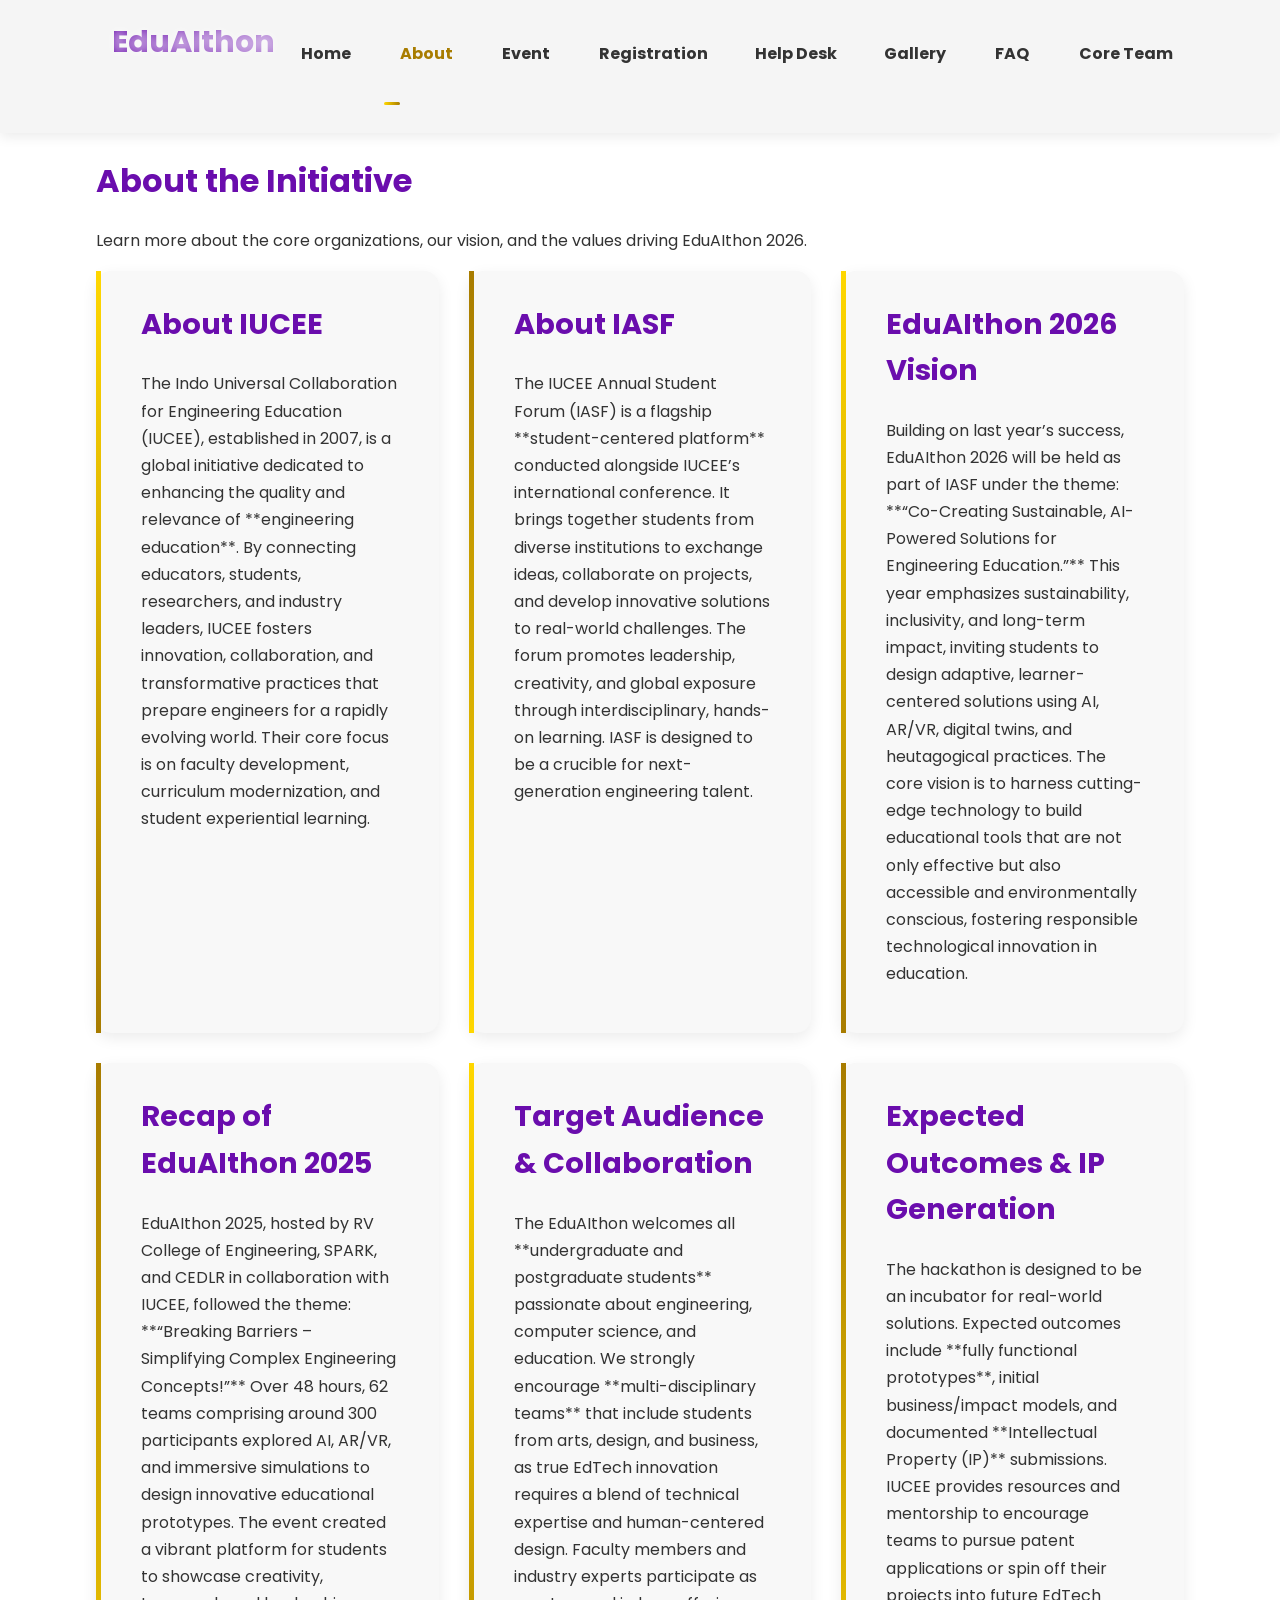
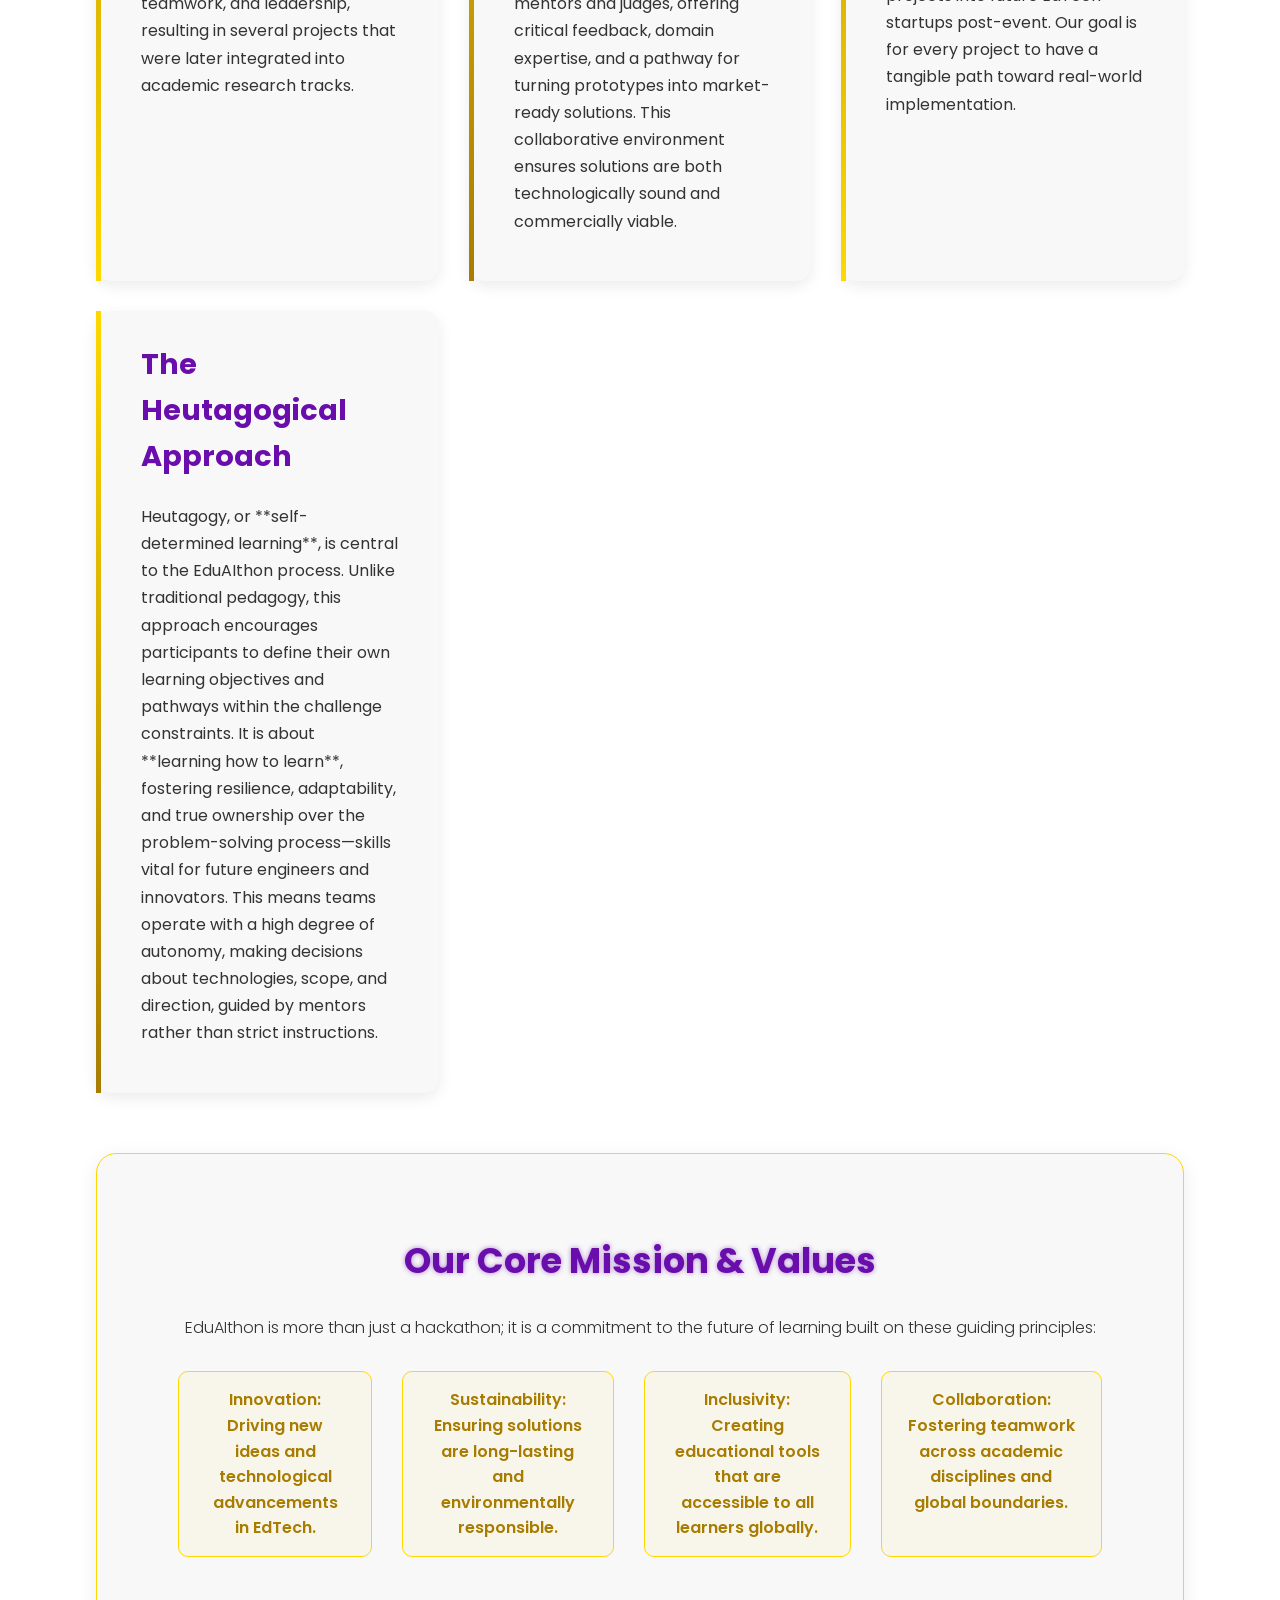
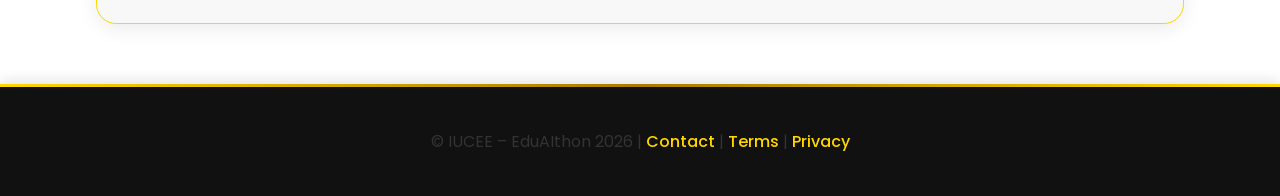
==== about.html @ de12a1d7 "Add files via upload" ====
<!DOCTYPE html>
<html lang="en">

<head>
    <meta charset="utf-8" />
    <meta name="viewport" content="width=device-width,initial-scale=1" />
    <title>About — EduAIthon 2026</title>
    <link rel="preconnect" href="https://fonts.googleapis.com">
    <link rel="preconnect" href="https://fonts.gstatic.com" crossorigin>
    <link href="https://fonts.googleapis.com/css2?family=Poppins:wght@400;600;700;800;900&display=swap" rel="stylesheet">
    <style>
        /* Define color palette: White and Gold Theme */
        :root {
            --primary-color: #FFD700;    /* Gold for Card Titles */
            --secondary-color: #FFD700; /* Bright Gold Accent */
            --accent-color: #A87C00;    /* Deep Gold Contrast */
            --purple-accent: #6A0DAD;    /* Deep Violet/Purple */
            --header-bg: #f5f5f5;       /* Light Gray Header/Nav Background */
            --bg-dark: #ffffff;         /* Main Body Background is WHITE */
            --bg-card: #f8f8f8;         /* Light Card Background (Subtle off-white for depth) */
            --text-on-dark: #333333;    /* Main text color is DARK GRAY */
        }

        /* ====== Base Styles: Light Background Theme ====== */
        body {
            font-family: 'Poppins', sans-serif;
            margin: 0;
            background: var(--bg-dark); /* MAIN BODY IS WHITE */
            color: var(--text-on-dark); /* General body text is dark gray */
            line-height: 1.6;
        }

        .container {
            width: 85%;
            margin: 0 auto;
            max-width: 1200px;
        }

        h1, h2, h3 {
            font-weight: 700;
            color: #111111; /* Always near black for headings */
        }

        p {
            line-height: 1.7;
            color: var(--text-on-dark); /* Paragraph text is dark gray */
        }

        /* Ensure section header paragraph is legible */
        .section-header p {
            color: var(--text-on-dark);
        }

        /* Keyframes for the sweeping effect (Brand Logo) */
        @keyframes gradientShimmer {
            /* Moves the gradient background from right-to-left continuously */
            0% { background-position: 100% 0; }
            100% { background-position: -100% 0; }
        }
        
        /* Keyframes for the subtle card pulse effect */
        @keyframes card-pulse {
            0% { transform: scale(1); box-shadow: 0 5px 15px rgba(0,0,0,0.08); }
            50% { transform: scale(1.005); box-shadow: 0 8px 20px rgba(0,0,0,0.12); }
            100% { transform: scale(1); box-shadow: 0 5px 15px rgba(0,0,0,0.08); }
        }

        /* Keyframes for the mission section glow effect */
        @keyframes mission-glow {
            0% { border-color: var(--primary-color); box-shadow: 0 5px 20px rgba(0, 0, 0, 0.08); }
            50% { border-color: var(--secondary-color); box-shadow: 0 5px 20px rgba(255, 215, 0, 0.3); }
            100% { border-color: var(--primary-color); box-shadow: 0 5px 20px rgba(0, 0, 0, 0.08); }
        }
        
        /* ====== Gradient Text Class (PURPLE & WHITE Shimmer - Used for Brand and some Cards) ====== */
        .gradient-text {
            /* Sweeps a bright WHITE color across a deep purple base */
            background: linear-gradient(90deg, var(--purple-accent) 0%, var(--bg-dark) 50%, var(--purple-accent) 100%);
            background-size: 400% 100%; 
            -webkit-background-clip: text;
            -webkit-text-fill-color: transparent;
            animation: gradientShimmer 3s infinite linear; 
            /* Shadow is a subtle white glow */
            text-shadow: 0 0 10px rgba(255, 255, 255, 0.7); 
        }

        /* ====== Normal Purple Text (Used for H1, 'About IUCEE', and now 'About IASF') ====== */
        .normal-purple-text {
            color: var(--purple-accent); /* Solid Deep Purple */
            /* Ensure no inherited animations or shadows interfere */
            text-shadow: none; 
            -webkit-text-fill-color: initial;
            background: none;
            animation: none;
        }


        /* ====== Header & Navbar ====== */
        header {
            background: var(--header-bg); /* Light Gray */
            color: var(--text-on-dark);
            padding: 18px 0;
            position: sticky;
            top: 0;
            z-index: 10;
            /* Lighter box shadow for light theme */
            box-shadow: 0 4px 12px rgba(0, 0, 0, 0.08); 
        }

        nav {
            display: flex;
            justify-content: space-between;
            align-items: center;
        }

        .brand a {
            font-size: 1.9rem;
            font-weight: 900;
            text-decoration: none;
        }

        nav ul {
            display: flex;
            gap: 20px;
            list-style: none;
            margin: 0;
            padding: 0;
        }

        nav a {
            color: var(--text-on-dark); /* Links are now dark gray */
            text-decoration: none;
            font-weight: bold;
            padding: 10px 16px;
            border-radius: 8px;
            transition: all 0.3s ease;
            position: relative;
        }
        
        nav a.active { color: var(--accent-color); } /* Deep Gold for active link */
        
        nav a:hover {
            color: var(--secondary-color);
            transform: translateY(-2px);
        }

        nav a::after {
            content: "";
            position: absolute;
            bottom: -4px;
            left: 0;
            width: 0%;
            height: 3px;
            /* Gold gradient for hover effect */
            background: linear-gradient(90deg, var(--secondary-color), var(--accent-color));
            transition: width 0.3s ease;
            border-radius: 4px;
        }

        nav a:hover::after, nav a.active::after {
            width: 100%;
        }

        /* ====== Content Cards (About Grid) ====== */
        .about-grid {
            display: grid;
            grid-template-columns: repeat(auto-fit, minmax(300px, 1fr));
            gap: 30px;
        }

        .info-card {
            background: var(--bg-card); /* Off-White Card */
            border-radius: 15px;
            padding: 30px 40px;
            /* Lighter box shadow for light theme */
            box-shadow: 0 5px 15px rgba(0,0,0,0.08); 
            border-left: 5px solid;
            /* Card border uses gold gradient */
            border-image: linear-gradient(180deg, var(--secondary-color), var(--accent-color)) 1;
            transition: transform 0.3s ease, box-shadow 0.3s ease, background-color 0.3s ease;
            /* NEW: Apply subtle pulse animation */
            animation: card-pulse 8s infinite ease-in-out;
        }
        
        .info-card:nth-child(even) {
             /* Alternate card border color for visual interest */
            border-image: linear-gradient(180deg, var(--accent-color), var(--secondary-color)) 1;
        }
        
        .info-card:hover {
            /* NEW: More distinct lift on hover and stop pulse */
            transform: translateY(-8px) scale(1.01);
            background: #fffcee; /* Very light gold hue */
            box-shadow: 0 0 10px rgba(255, 215, 0, 0.3), 0 15px 30px rgba(0,0,0,0.15);
            animation: none; /* Stop the constant pulse on hover for smoother interaction */
        }

        /* Adjusted card h2 styling to rely on .gradient-text for color */
        .info-card h2 {
            margin-top: 0;
            font-size: 1.8rem;
            /* color: var(--primary-color); REMOVED: Now set by gradient-text */
        }
        
        /* ====== Mission Section (Unique Styling) ====== */
        .mission-section {
            padding: 50px 0;
            text-align: center;
            background: var(--bg-card); /* Light background */
            margin: 60px 0;
            border-radius: 20px;
            /* Subtle shadow and gold outline */
            box-shadow: 0 5px 20px rgba(0, 0, 0, 0.08);
            border: 1px solid var(--primary-color);
            /* NEW: Apply subtle glow animation and transition for hover */
            animation: mission-glow 6s infinite ease-in-out;
            transition: transform 0.5s ease, box-shadow 0.5s ease;
        }

        /* NEW: Distinct hover effect for mission section */
        .mission-section:hover {
            transform: perspective(1000px) rotateY(1deg); /* Subtle 3D tilt on hover */
            box-shadow: 0 10px 40px rgba(106, 13, 173, 0.2); /* Subtle purple emphasis */
        }

        .mission-section p {
             color: var(--text-on-dark); /* Dark text on light background */
             font-weight: 300;
        }
        .mission-section h2 {
            font-size: 2.2rem;
            color: var(--purple-accent); /* Heading is now purple */
            margin-bottom: 25px;
            /* Subtle text shadow for glow */
            text-shadow: 0 0 5px rgba(106, 13, 173, 0.5);
        }
        .values-list {
            display: flex;
            justify-content: center;
            gap: 30px;
            list-style: none;
            padding: 0;
            margin-top: 30px;
        }
        .values-list li {
            /* Light gold tinted background with gold border */
            background: rgba(255, 215, 0, 0.05); 
            padding: 15px 25px;
            border-radius: 10px;
            font-weight: 600;
            border: 1px solid var(--secondary-color); 
            color: var(--accent-color); /* Deep gold text */
            transition: background 0.3s ease, box-shadow 0.3s ease;
        }
        .values-list li:hover {
            background: rgba(255, 215, 0, 0.15);
            transform: scale(1.05);
            /* Gold inner shadow on hover */
            box-shadow: inset 0 0 10px rgba(255, 215, 0, 0.4);
        }

        /* ====== Footer ====== */
        .site-footer {
            /* Dark footer for contrast */
            background: #111111; 
            color: white;
            text-align: center;
            padding: 25px 0;
            margin-top: 60px;
            box-shadow: 0 -4px 12px rgba(0, 0, 0, 0.1);
            border-top: 3px solid transparent;
            /* Gold gradient top border */
            border-image: linear-gradient(90deg, var(--secondary-color), var(--accent-color), var(--secondary-color)) 1;
        }

        .site-footer a {
            color: var(--secondary-color);
            text-decoration: none;
            font-weight: 500;
            transition: color 0.3s ease;
        }

        .site-footer a:hover {
            color: var(--accent-color);
            text-decoration: underline;
        }
        
        /* ====== Responsive Design ====== */
        @media screen and (max-width: 900px) {
            .about-grid {
                grid-template-columns: 1fr; /* Single column layout on smaller screens */
            }
            .info-card {
                padding: 25px 30px;
            }
            .values-list {
                flex-direction: column;
                gap: 15px;
                align-items: center;
            }
            .values-list li {
                width: 80%;
            }
            nav ul {
                display: none; /* Hide navigation links on small screens */
            }
        }
        @media screen and (max-width: 600px) {
            .section-header h1 {
                font-size: 2rem;
            }
            .mission-section {
                padding: 30px 20px;
                margin: 40px 0;
            }
        }
    </style>
</head>

<body>
    <header>
        <nav class="container nav">
            <div class="brand">
                <a class="gradient-text" href="index.html"><strong>EduAIthon</strong></a>
            </div>
            <ul class="nav-links">
                <li><a href="index.html">Home</a></li>
                <li><a href="about.html" class="active">About</a></li>
                <li><a href="event.html">Event</a></li>
                <li><a href="registration.html">Registration</a></li>
                <li><a href="help.html">Help Desk</a></li>
                <li><a href="gallery.html">Gallery</a></li>
                <li><a href="faq.html">FAQ</a></li>
                <li><a href="Coreteam.html">Core Team</a></li>
            </ul>
        </nav>
    </header>

    <main>
        <div class="section-wrapper">
            <div class="container">
                <div class="section-header">
                    <!-- H1 uses the normal-purple-text class -->
                    <h1 class="normal-purple-text">About the Initiative</h1>
                    <p>Learn more about the core organizations, our vision, and the values driving EduAIthon 2026.</p>
                </div>

                <div class="about-grid">
                    <!-- IUCEE -->
                    <div class="info-card">
                        <h2 class="normal-purple-text">About IUCEE</h2>
                        <p>The Indo Universal Collaboration for Engineering Education (IUCEE), established in 2007, is a global initiative dedicated to enhancing the quality and relevance of **engineering education**. By connecting educators, students, researchers, and industry leaders, IUCEE fosters innovation, collaboration, and transformative practices that prepare engineers for a rapidly evolving world. Their core focus is on faculty development, curriculum modernization, and student experiential learning.</p>
                    </div>

                    <!-- IASF -->
                    <div class="info-card">
                        <h2 class="normal-purple-text">About IASF</h2>
                        <p>The IUCEE Annual Student Forum (IASF) is a flagship **student-centered platform** conducted alongside IUCEE’s international conference. It brings together students from diverse institutions to exchange ideas, collaborate on projects, and develop innovative solutions to real-world challenges. The forum promotes leadership, creativity, and global exposure through interdisciplinary, hands-on learning. IASF is designed to be a crucible for next-generation engineering talent.</p>
                    </div>

                    <!-- Vision - EXPANDED -->
                    <div class="info-card">
                        <h2 class="normal-purple-text">EduAIthon 2026 Vision</h2>
                        <p>Building on last year’s success, EduAIthon 2026 will be held as part of IASF under the theme: **“Co-Creating Sustainable, AI-Powered Solutions for Engineering Education.”** This year emphasizes sustainability, inclusivity, and long-term impact, inviting students to design adaptive, learner-centered solutions using AI, AR/VR, digital twins, and heutagogical practices. The core vision is to harness cutting-edge technology to build educational tools that are not only effective but also accessible and environmentally conscious, fostering responsible technological innovation in education.</p>
                    </div>

                    <!-- 2025 Recap -->
                    <div class="info-card">
                        <h2 class="normal-purple-text">Recap of EduAIthon 2025</h2>
                        <p>EduAIthon 2025, hosted by RV College of Engineering, SPARK, and CEDLR in collaboration with IUCEE, followed the theme: **“Breaking Barriers – Simplifying Complex Engineering Concepts!”** Over 48 hours, 62 teams comprising around 300 participants explored AI, AR/VR, and immersive simulations to design innovative educational prototypes. The event created a vibrant platform for students to showcase creativity, teamwork, and leadership, resulting in several projects that were later integrated into academic research tracks.</p>
                    </div>

                    <!-- Target Audience and Collaboration - EXPANDED -->
                    <div class="info-card">
                        <h2 class="normal-purple-text">Target Audience & Collaboration</h2>
                        <p>The EduAIthon welcomes all **undergraduate and postgraduate students** passionate about engineering, computer science, and education. We strongly encourage **multi-disciplinary teams** that include students from arts, design, and business, as true EdTech innovation requires a blend of technical expertise and human-centered design. Faculty members and industry experts participate as mentors and judges, offering critical feedback, domain expertise, and a pathway for turning prototypes into market-ready solutions. This collaborative environment ensures solutions are both technologically sound and commercially viable.</p>
                    </div>

                    <!-- Long-Term Impact and IP -->
                    <div class="info-card">
                        <h2 class="normal-purple-text">Expected Outcomes & IP Generation</h2>
                        <p>The hackathon is designed to be an incubator for real-world solutions. Expected outcomes include **fully functional prototypes**, initial business/impact models, and documented **Intellectual Property (IP)** submissions. IUCEE provides resources and mentorship to encourage teams to pursue patent applications or spin off their projects into future EdTech startups post-event. Our goal is for every project to have a tangible path toward real-world implementation.</p>
                    </div>

                    <!-- Heutagogical Approach - EXPANDED -->
                    <div class="info-card">
                        <h2 class="normal-purple-text">The Heutagogical Approach</h2>
                        <p>Heutagogy, or **self-determined learning**, is central to the EduAIthon process. Unlike traditional pedagogy, this approach encourages participants to define their own learning objectives and pathways within the challenge constraints. It is about **learning how to learn**, fostering resilience, adaptability, and true ownership over the problem-solving process—skills vital for future engineers and innovators. This means teams operate with a high degree of autonomy, making decisions about technologies, scope, and direction, guided by mentors rather than strict instructions.</p>
                    </div>

                </div>

                <!-- Mission & Core Values Section -->
                <div class="mission-section">
                    <div class="container">
                        <h2>Our Core Mission & Values</h2>
                        <p>EduAIthon is more than just a hackathon; it is a commitment to the future of learning built on these guiding principles:</p>
                        <ul class="values-list">
                            <li>Innovation: Driving new ideas and technological advancements in EdTech.</li>
                            <li>Sustainability: Ensuring solutions are long-lasting and environmentally responsible.</li>
                            <li>Inclusivity: Creating educational tools that are accessible to all learners globally.</li>
                            <li>Collaboration: Fostering teamwork across academic disciplines and global boundaries.</li>
                        </ul>
                    </div>
                </div>

            </div>
        </div>
    </main>

    <footer class="site-footer">
        <div class="container">
            <p>&copy; IUCEE – EduAIthon 2026 | <a href="help.html">Contact</a> | <a href="#">Terms</a> | <a href="#">Privacy</a></p>
        </div>
    </footer>
</body>

</html>
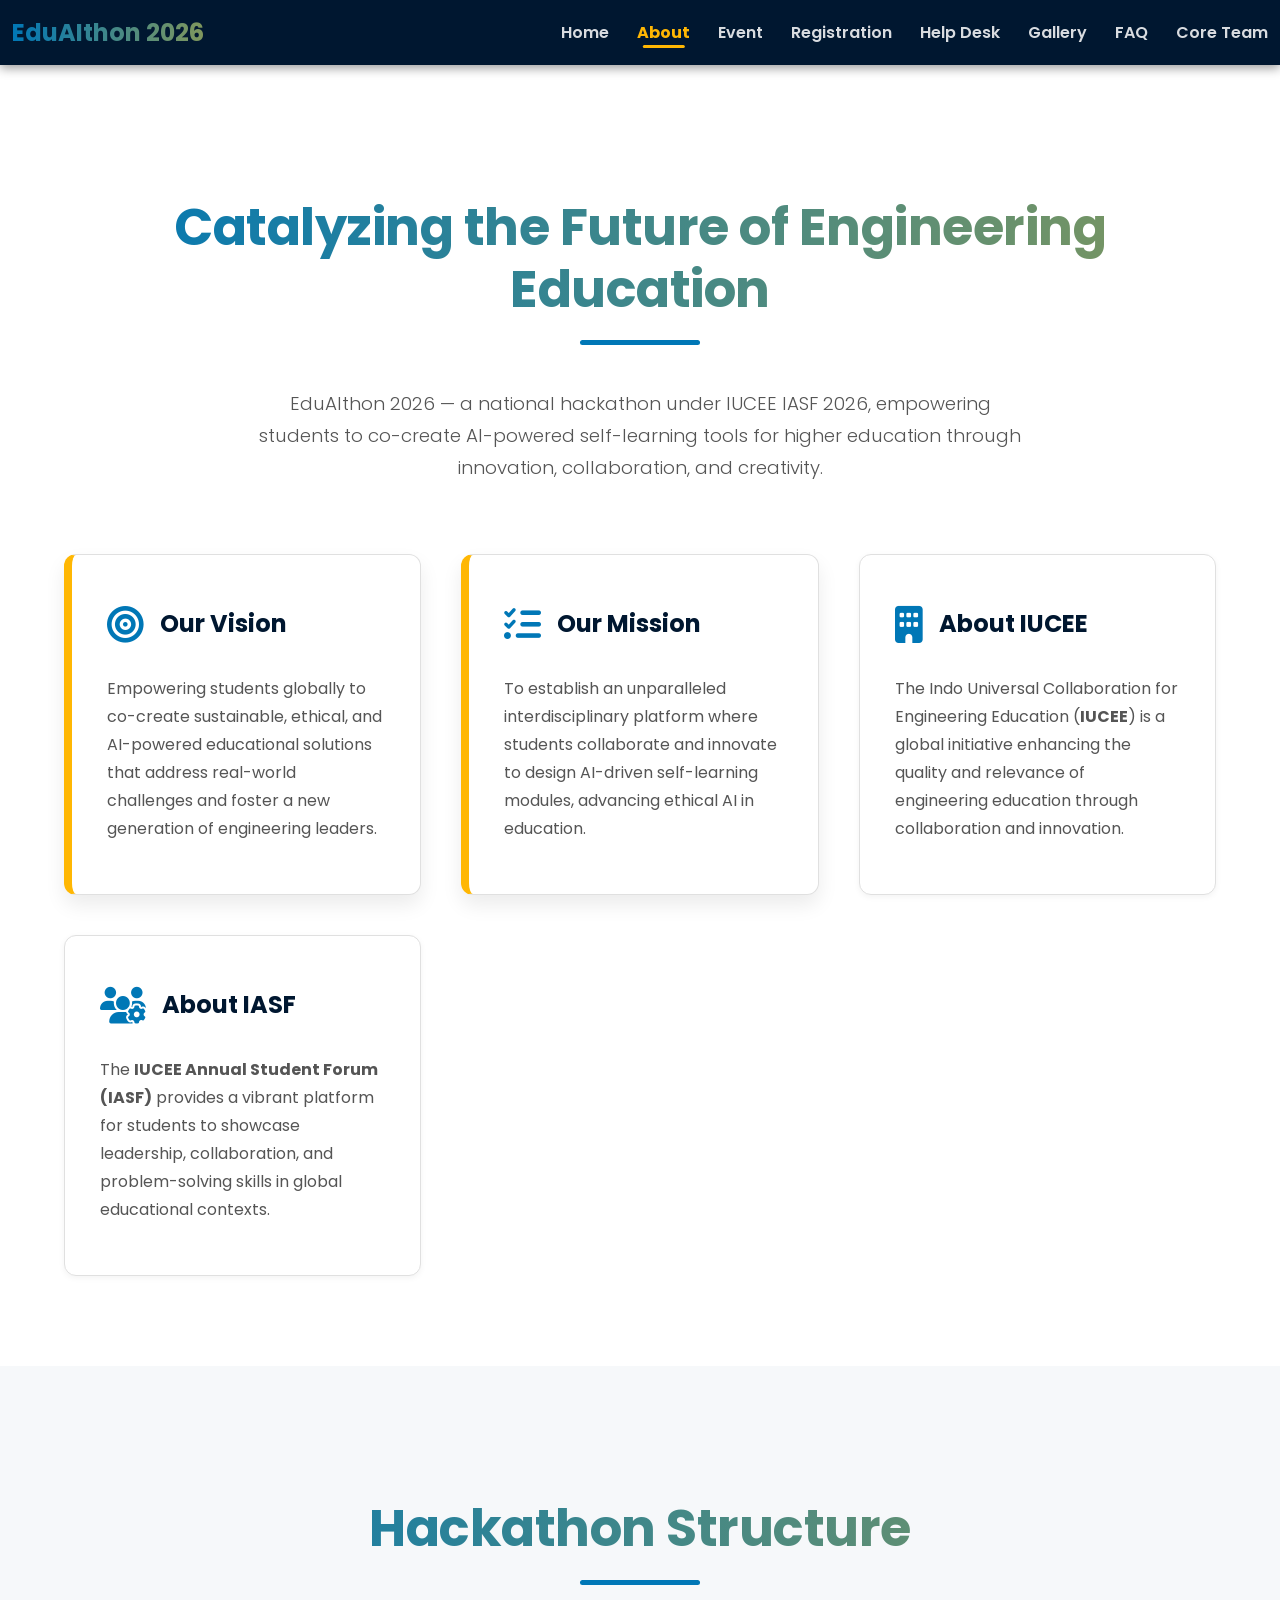
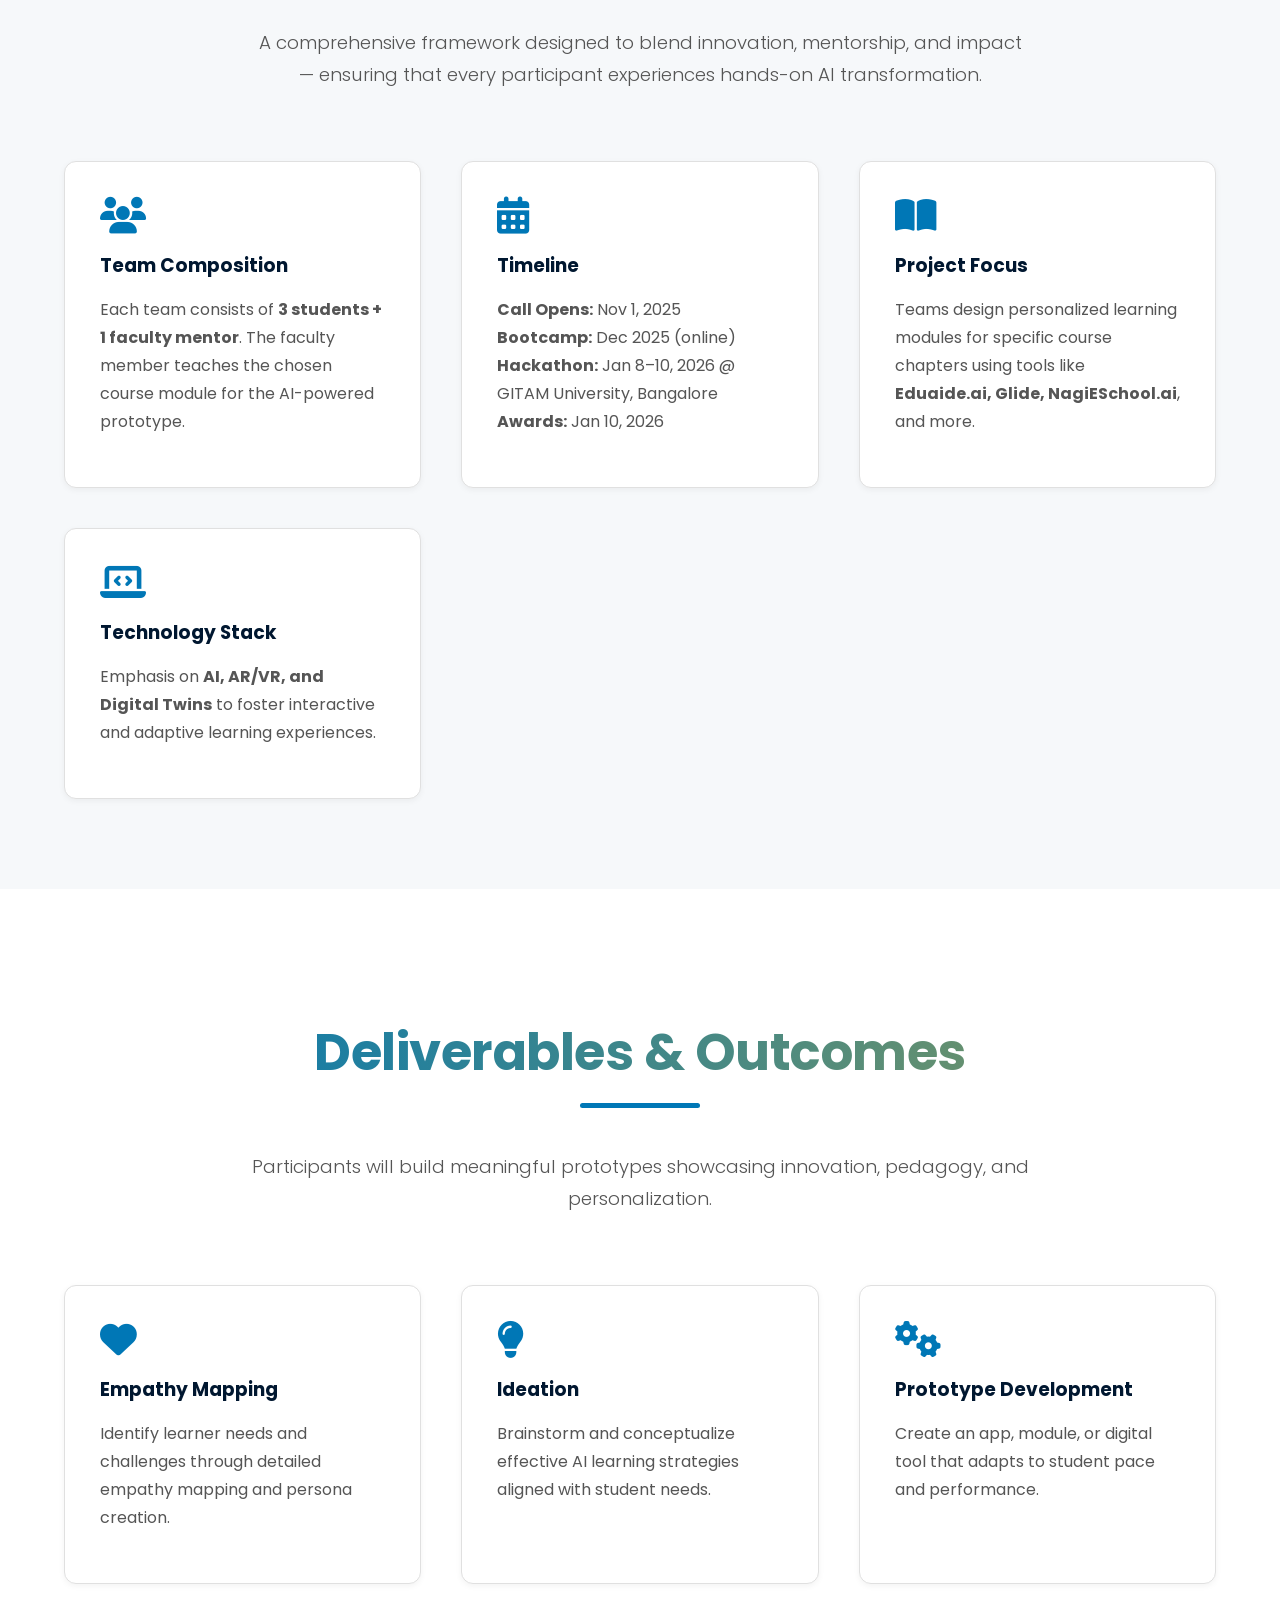
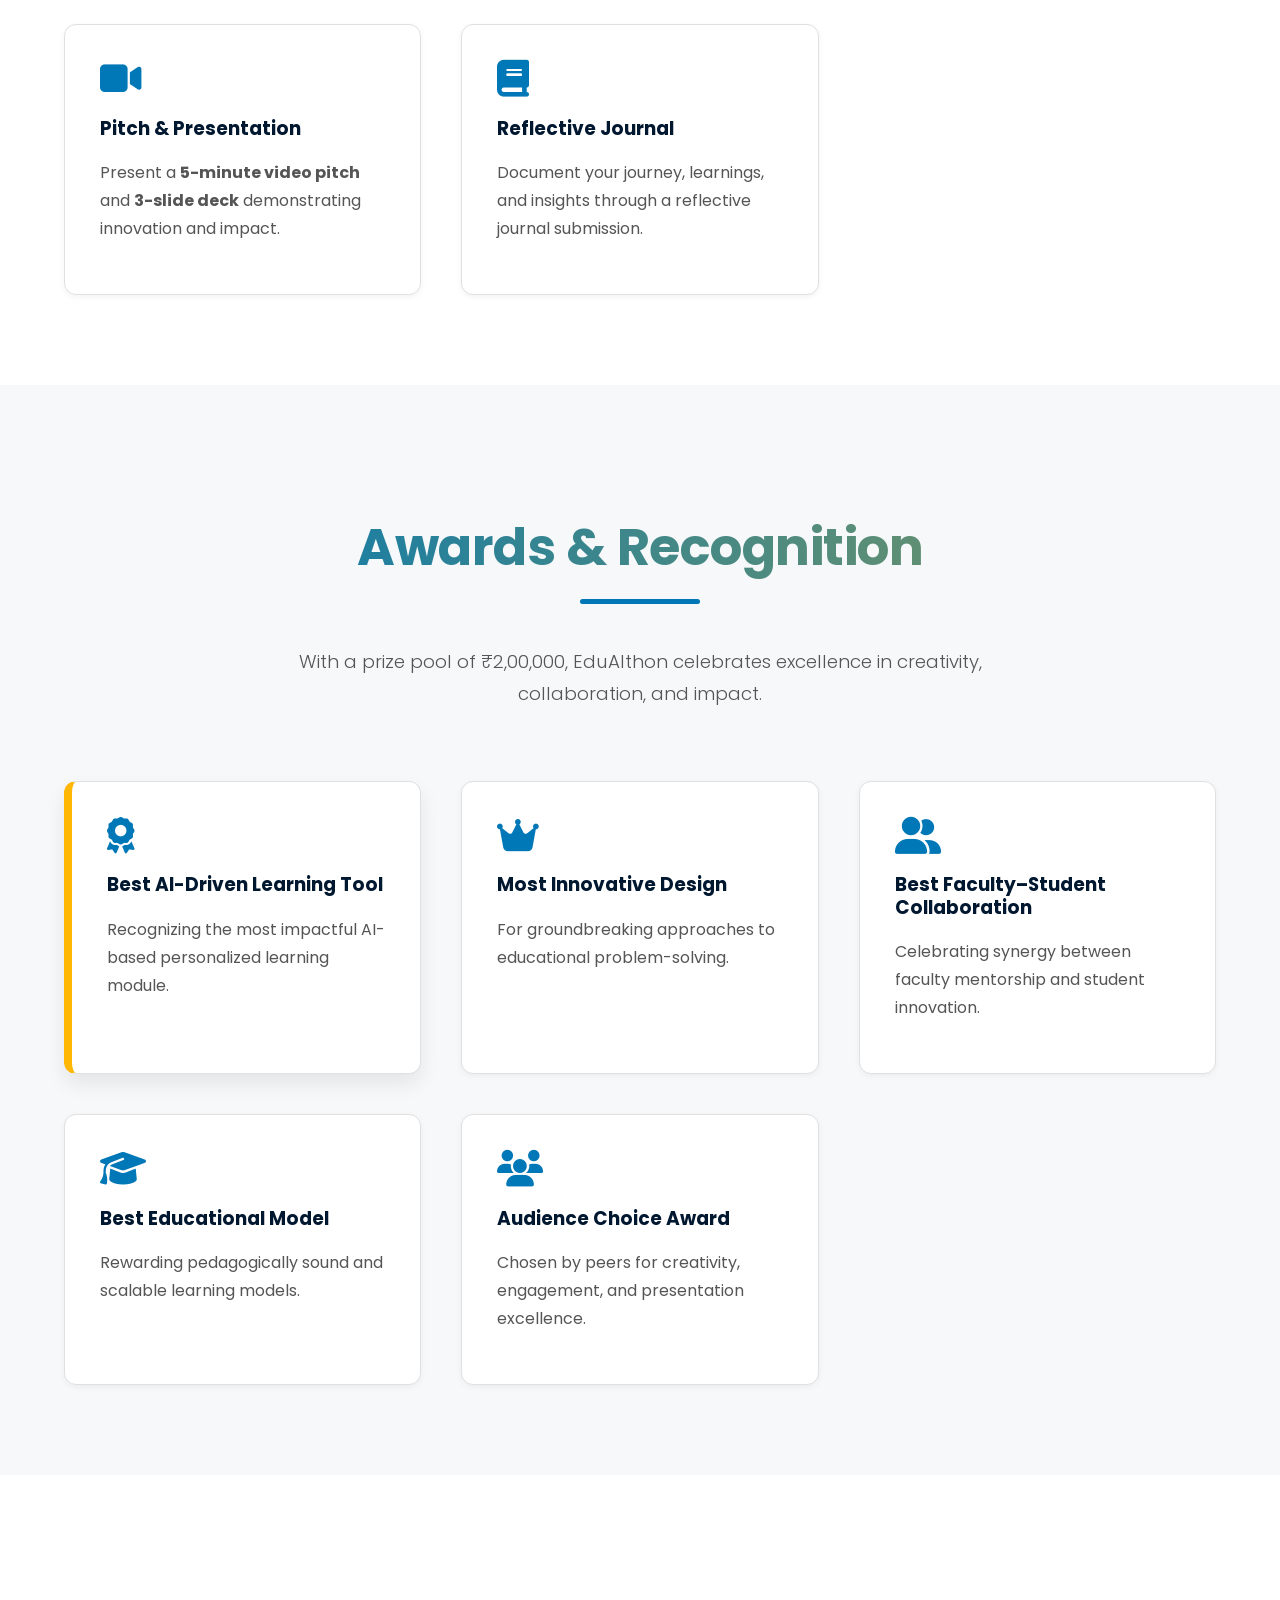
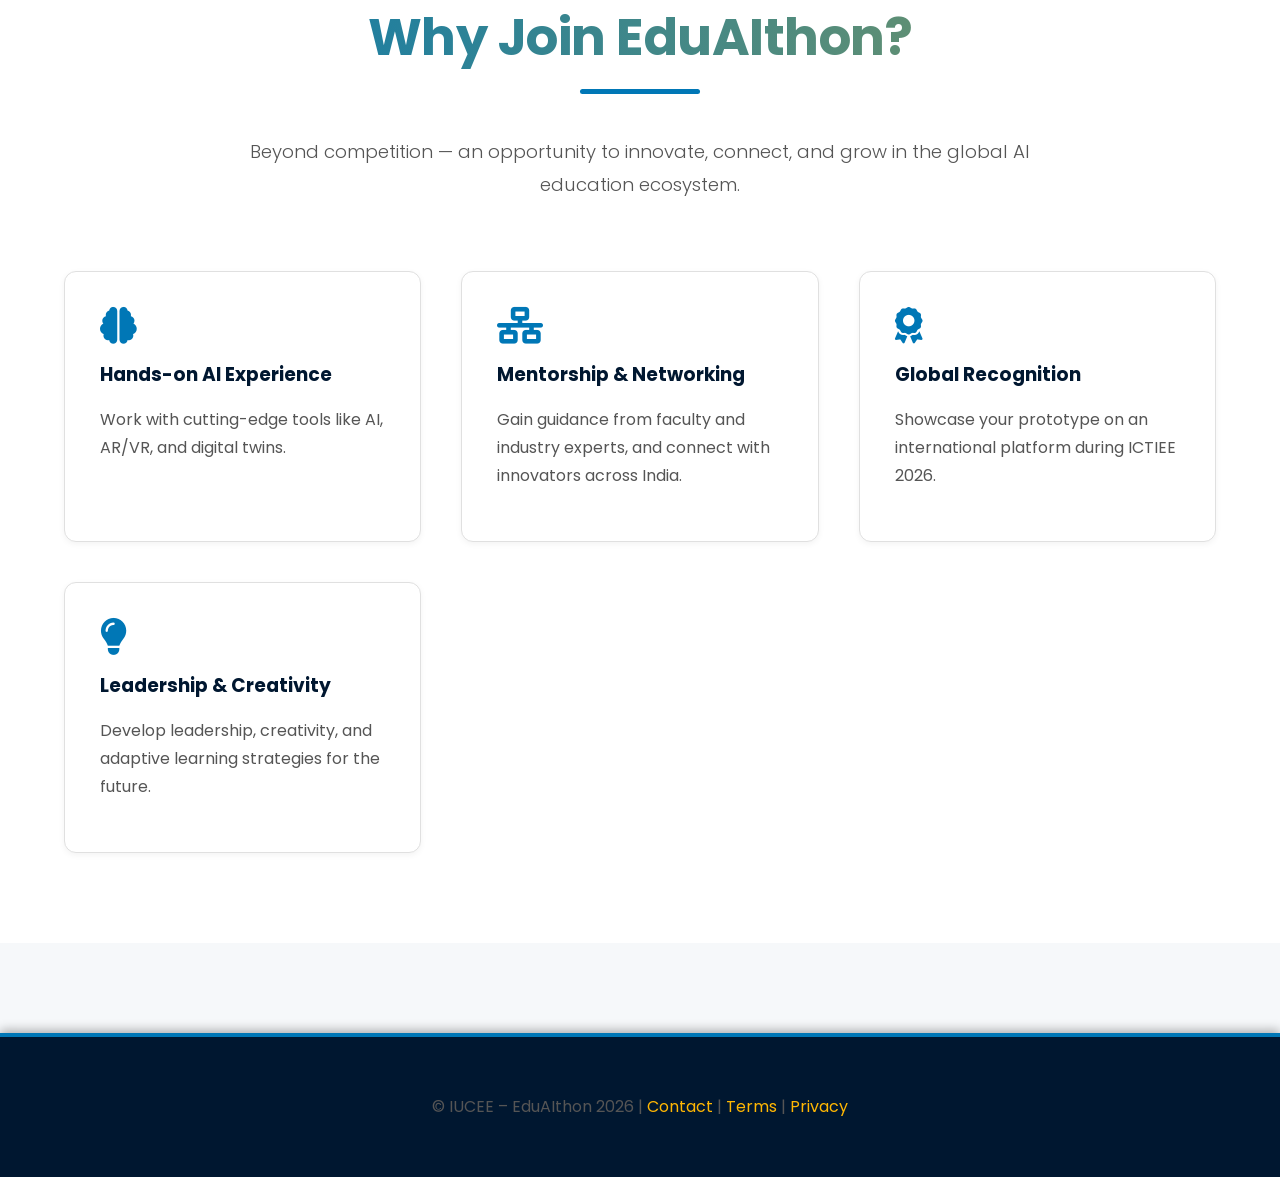
==== commit 3890d39f: "Update about.html" ====
--- a/about.html
+++ b/about.html
@@ -1,418 +1,379 @@
 <!DOCTYPE html>
 <html lang="en">
-
 <head>
-    <meta charset="utf-8" />
-    <meta name="viewport" content="width=device-width,initial-scale=1" />
-    <title>About — EduAIthon 2026</title>
-    <link rel="preconnect" href="https://fonts.googleapis.com">
-    <link rel="preconnect" href="https://fonts.gstatic.com" crossorigin>
-    <link href="https://fonts.googleapis.com/css2?family=Poppins:wght@400;600;700;800;900&display=swap" rel="stylesheet">
-    <style>
-        /* Define color palette: White and Gold Theme */
-        :root {
-            --primary-color: #FFD700;    /* Gold for Card Titles */
-            --secondary-color: #FFD700; /* Bright Gold Accent */
-            --accent-color: #A87C00;    /* Deep Gold Contrast */
-            --purple-accent: #6A0DAD;    /* Deep Violet/Purple */
-            --header-bg: #f5f5f5;       /* Light Gray Header/Nav Background */
-            --bg-dark: #ffffff;         /* Main Body Background is WHITE */
-            --bg-card: #f8f8f8;         /* Light Card Background (Subtle off-white for depth) */
-            --text-on-dark: #333333;    /* Main text color is DARK GRAY */
-        }
-
-        /* ====== Base Styles: Light Background Theme ====== */
-        body {
-            font-family: 'Poppins', sans-serif;
-            margin: 0;
-            background: var(--bg-dark); /* MAIN BODY IS WHITE */
-            color: var(--text-on-dark); /* General body text is dark gray */
-            line-height: 1.6;
-        }
-
-        .container {
-            width: 85%;
-            margin: 0 auto;
-            max-width: 1200px;
-        }
-
-        h1, h2, h3 {
-            font-weight: 700;
-            color: #111111; /* Always near black for headings */
-        }
-
-        p {
-            line-height: 1.7;
-            color: var(--text-on-dark); /* Paragraph text is dark gray */
-        }
-
-        /* Ensure section header paragraph is legible */
-        .section-header p {
-            color: var(--text-on-dark);
-        }
-
-        /* Keyframes for the sweeping effect (Brand Logo) */
-        @keyframes gradientShimmer {
-            /* Moves the gradient background from right-to-left continuously */
-            0% { background-position: 100% 0; }
-            100% { background-position: -100% 0; }
-        }
-        
-        /* Keyframes for the subtle card pulse effect */
-        @keyframes card-pulse {
-            0% { transform: scale(1); box-shadow: 0 5px 15px rgba(0,0,0,0.08); }
-            50% { transform: scale(1.005); box-shadow: 0 8px 20px rgba(0,0,0,0.12); }
-            100% { transform: scale(1); box-shadow: 0 5px 15px rgba(0,0,0,0.08); }
-        }
-
-        /* Keyframes for the mission section glow effect */
-        @keyframes mission-glow {
-            0% { border-color: var(--primary-color); box-shadow: 0 5px 20px rgba(0, 0, 0, 0.08); }
-            50% { border-color: var(--secondary-color); box-shadow: 0 5px 20px rgba(255, 215, 0, 0.3); }
-            100% { border-color: var(--primary-color); box-shadow: 0 5px 20px rgba(0, 0, 0, 0.08); }
-        }
-        
-        /* ====== Gradient Text Class (PURPLE & WHITE Shimmer - Used for Brand and some Cards) ====== */
-        .gradient-text {
-            /* Sweeps a bright WHITE color across a deep purple base */
-            background: linear-gradient(90deg, var(--purple-accent) 0%, var(--bg-dark) 50%, var(--purple-accent) 100%);
-            background-size: 400% 100%; 
-            -webkit-background-clip: text;
-            -webkit-text-fill-color: transparent;
-            animation: gradientShimmer 3s infinite linear; 
-            /* Shadow is a subtle white glow */
-            text-shadow: 0 0 10px rgba(255, 255, 255, 0.7); 
-        }
-
-        /* ====== Normal Purple Text (Used for H1, 'About IUCEE', and now 'About IASF') ====== */
-        .normal-purple-text {
-            color: var(--purple-accent); /* Solid Deep Purple */
-            /* Ensure no inherited animations or shadows interfere */
-            text-shadow: none; 
-            -webkit-text-fill-color: initial;
-            background: none;
-            animation: none;
-        }
-
-
-        /* ====== Header & Navbar ====== */
-        header {
-            background: var(--header-bg); /* Light Gray */
-            color: var(--text-on-dark);
-            padding: 18px 0;
-            position: sticky;
-            top: 0;
-            z-index: 10;
-            /* Lighter box shadow for light theme */
-            box-shadow: 0 4px 12px rgba(0, 0, 0, 0.08); 
-        }
-
-        nav {
-            display: flex;
-            justify-content: space-between;
-            align-items: center;
-        }
-
-        .brand a {
-            font-size: 1.9rem;
-            font-weight: 900;
-            text-decoration: none;
-        }
-
-        nav ul {
-            display: flex;
-            gap: 20px;
-            list-style: none;
-            margin: 0;
-            padding: 0;
-        }
-
-        nav a {
-            color: var(--text-on-dark); /* Links are now dark gray */
-            text-decoration: none;
-            font-weight: bold;
-            padding: 10px 16px;
-            border-radius: 8px;
-            transition: all 0.3s ease;
-            position: relative;
-        }
-        
-        nav a.active { color: var(--accent-color); } /* Deep Gold for active link */
-        
-        nav a:hover {
-            color: var(--secondary-color);
-            transform: translateY(-2px);
-        }
-
-        nav a::after {
-            content: "";
-            position: absolute;
-            bottom: -4px;
-            left: 0;
-            width: 0%;
-            height: 3px;
-            /* Gold gradient for hover effect */
-            background: linear-gradient(90deg, var(--secondary-color), var(--accent-color));
-            transition: width 0.3s ease;
-            border-radius: 4px;
-        }
-
-        nav a:hover::after, nav a.active::after {
-            width: 100%;
-        }
-
-        /* ====== Content Cards (About Grid) ====== */
-        .about-grid {
-            display: grid;
-            grid-template-columns: repeat(auto-fit, minmax(300px, 1fr));
-            gap: 30px;
-        }
-
-        .info-card {
-            background: var(--bg-card); /* Off-White Card */
-            border-radius: 15px;
-            padding: 30px 40px;
-            /* Lighter box shadow for light theme */
-            box-shadow: 0 5px 15px rgba(0,0,0,0.08); 
-            border-left: 5px solid;
-            /* Card border uses gold gradient */
-            border-image: linear-gradient(180deg, var(--secondary-color), var(--accent-color)) 1;
-            transition: transform 0.3s ease, box-shadow 0.3s ease, background-color 0.3s ease;
-            /* NEW: Apply subtle pulse animation */
-            animation: card-pulse 8s infinite ease-in-out;
-        }
-        
-        .info-card:nth-child(even) {
-             /* Alternate card border color for visual interest */
-            border-image: linear-gradient(180deg, var(--accent-color), var(--secondary-color)) 1;
-        }
-        
-        .info-card:hover {
-            /* NEW: More distinct lift on hover and stop pulse */
-            transform: translateY(-8px) scale(1.01);
-            background: #fffcee; /* Very light gold hue */
-            box-shadow: 0 0 10px rgba(255, 215, 0, 0.3), 0 15px 30px rgba(0,0,0,0.15);
-            animation: none; /* Stop the constant pulse on hover for smoother interaction */
-        }
-
-        /* Adjusted card h2 styling to rely on .gradient-text for color */
-        .info-card h2 {
-            margin-top: 0;
-            font-size: 1.8rem;
-            /* color: var(--primary-color); REMOVED: Now set by gradient-text */
-        }
-        
-        /* ====== Mission Section (Unique Styling) ====== */
-        .mission-section {
-            padding: 50px 0;
-            text-align: center;
-            background: var(--bg-card); /* Light background */
-            margin: 60px 0;
-            border-radius: 20px;
-            /* Subtle shadow and gold outline */
-            box-shadow: 0 5px 20px rgba(0, 0, 0, 0.08);
-            border: 1px solid var(--primary-color);
-            /* NEW: Apply subtle glow animation and transition for hover */
-            animation: mission-glow 6s infinite ease-in-out;
-            transition: transform 0.5s ease, box-shadow 0.5s ease;
-        }
-
-        /* NEW: Distinct hover effect for mission section */
-        .mission-section:hover {
-            transform: perspective(1000px) rotateY(1deg); /* Subtle 3D tilt on hover */
-            box-shadow: 0 10px 40px rgba(106, 13, 173, 0.2); /* Subtle purple emphasis */
-        }
-
-        .mission-section p {
-             color: var(--text-on-dark); /* Dark text on light background */
-             font-weight: 300;
-        }
-        .mission-section h2 {
-            font-size: 2.2rem;
-            color: var(--purple-accent); /* Heading is now purple */
-            margin-bottom: 25px;
-            /* Subtle text shadow for glow */
-            text-shadow: 0 0 5px rgba(106, 13, 173, 0.5);
-        }
-        .values-list {
-            display: flex;
-            justify-content: center;
-            gap: 30px;
-            list-style: none;
-            padding: 0;
-            margin-top: 30px;
-        }
-        .values-list li {
-            /* Light gold tinted background with gold border */
-            background: rgba(255, 215, 0, 0.05); 
-            padding: 15px 25px;
-            border-radius: 10px;
-            font-weight: 600;
-            border: 1px solid var(--secondary-color); 
-            color: var(--accent-color); /* Deep gold text */
-            transition: background 0.3s ease, box-shadow 0.3s ease;
-        }
-        .values-list li:hover {
-            background: rgba(255, 215, 0, 0.15);
-            transform: scale(1.05);
-            /* Gold inner shadow on hover */
-            box-shadow: inset 0 0 10px rgba(255, 215, 0, 0.4);
-        }
-
-        /* ====== Footer ====== */
-        .site-footer {
-            /* Dark footer for contrast */
-            background: #111111; 
-            color: white;
-            text-align: center;
-            padding: 25px 0;
-            margin-top: 60px;
-            box-shadow: 0 -4px 12px rgba(0, 0, 0, 0.1);
-            border-top: 3px solid transparent;
-            /* Gold gradient top border */
-            border-image: linear-gradient(90deg, var(--secondary-color), var(--accent-color), var(--secondary-color)) 1;
-        }
-
-        .site-footer a {
-            color: var(--secondary-color);
-            text-decoration: none;
-            font-weight: 500;
-            transition: color 0.3s ease;
-        }
-
-        .site-footer a:hover {
-            color: var(--accent-color);
-            text-decoration: underline;
-        }
-        
-        /* ====== Responsive Design ====== */
-        @media screen and (max-width: 900px) {
-            .about-grid {
-                grid-template-columns: 1fr; /* Single column layout on smaller screens */
-            }
-            .info-card {
-                padding: 25px 30px;
-            }
-            .values-list {
-                flex-direction: column;
-                gap: 15px;
-                align-items: center;
-            }
-            .values-list li {
-                width: 80%;
-            }
-            nav ul {
-                display: none; /* Hide navigation links on small screens */
-            }
-        }
-        @media screen and (max-width: 600px) {
-            .section-header h1 {
-                font-size: 2rem;
-            }
-            .mission-section {
-                padding: 30px 20px;
-                margin: 40px 0;
-            }
-        }
-    </style>
+  <meta charset="utf-8" />
+  <meta name="viewport" content="width=device-width,initial-scale=1" />
+  <title>About — EduAIthon 2026</title>
+
+  <!-- Google Fonts -->
+  <link rel="preconnect" href="https://fonts.googleapis.com">
+  <link rel="preconnect" href="https://fonts.gstatic.com" crossorigin>
+  <link href="https://fonts.googleapis.com/css2?family=Poppins:wght@300;400;600;700;800;900&display=swap" rel="stylesheet">
+
+  <!-- Font Awesome 6 -->
+  <link rel="stylesheet" href="https://cdnjs.cloudflare.com/ajax/libs/font-awesome/6.5.2/css/all.min.css" crossorigin="anonymous" />
+
+  <style>
+    :root {
+      --primary-color: #001730;
+      --secondary-color: #ffffff;
+      --background-color: #f6f8fa;
+      --accent-teal: #0077b6;
+      --accent-gold: #ffb703;
+      --text-color: #1c1c1c;
+      --light-text-color: #555;
+      --gradient-main: linear-gradient(90deg, var(--accent-teal), var(--accent-gold));
+    }
+
+    body {
+      font-family: 'Poppins', sans-serif;
+      margin: 0;
+      background: var(--background-color);
+      color: var(--text-color);
+      overflow-x: hidden;
+    }
+
+    .container { width: 90%; margin: 0 auto; max-width: 1280px; }
+
+    h1, h2, h3 { font-weight: 700; color: var(--primary-color); line-height: 1.2; }
+    p { line-height: 1.75; color: var(--light-text-color); }
+
+    /* ===== Header ===== */
+    header {
+      background: var(--primary-color);
+      padding: 15px 0;
+      position: sticky;
+      top: 0;
+      z-index: 100;
+      box-shadow: 0 3px 10px rgba(0,0,0,0.4);
+      animation: slideDown 0.8s ease forwards;
+    }
+    @keyframes slideDown { from { transform: translateY(-100%); } to { transform: translateY(0); } }
+
+    nav {
+      display: flex;
+      align-items: center;
+      justify-content: space-between;
+    }
+    nav a {
+      color: rgba(255,255,255,0.85);
+      font-weight: 600;
+      margin: 0 12px;
+      text-decoration: none;
+      transition: color 0.3s ease, transform 0.2s ease;
+      position: relative;
+    }
+    nav a:hover { color: var(--accent-gold); transform: translateY(-2px); }
+    nav a.active { color: var(--accent-gold); font-weight: 700; }
+    nav a.active::after {
+      content: "";
+      position: absolute;
+      bottom: -4px;
+      left: 50%;
+      transform: translateX(-50%);
+      width: 80%;
+      height: 3px;
+      background: var(--accent-gold);
+      border-radius: 2px;
+    }
+
+    /* ===== Sections ===== */
+    .section-wrapper { padding: 90px 0; width: 100%; overflow: hidden; }
+    .section-wrapper.alt-bg { background: var(--secondary-color); }
+
+    .section-header {
+      text-align: center;
+      margin-bottom: 70px;
+      opacity: 0;
+      transform: translateY(30px);
+      transition: opacity 1s ease, transform 1s ease;
+    }
+    .section-header.visible {
+      opacity: 1;
+      transform: translateY(0);
+    }
+    .section-header h1 {
+      font-size: 3.2rem;
+      letter-spacing: -0.5px;
+    }
+    .section-header h1::after {
+      content: '';
+      display: block;
+      width: 120px;
+      height: 5px;
+      margin: 20px auto 0;
+      background: var(--accent-teal);
+      border-radius: 3px;
+    }
+    .section-header p {
+      font-size: 1.15rem;
+      max-width: 780px;
+      margin: 0 auto;
+      font-weight: 300;
+    }
+
+    .gradient-text {
+      background: var(--gradient-main);
+      -webkit-background-clip: text;
+      -webkit-text-fill-color: transparent;
+      background-size: 200% 100%;
+      animation: gradientMove 8s infinite alternate linear;
+    }
+    @keyframes gradientMove {
+      0% { background-position: 0% 50%; }
+      100% { background-position: 100% 50%; }
+    }
+
+    /* ===== Cards Grid ===== */
+    .about-grid {
+      display: grid;
+      grid-template-columns: repeat(1, 1fr);
+      gap: 30px;
+    }
+
+    .info-card {
+      background: var(--secondary-color);
+      border-radius: 12px;
+      padding: 35px;
+      border-left: 6px solid var(--accent-teal);
+      border: 1px solid #e0e0e0;
+      box-shadow: 0 2px 6px rgba(0,0,0,0.05);
+      transition: transform 0.4s ease, box-shadow 0.4s ease, border-color 0.4s ease;
+      opacity: 0;
+      transform: translateY(40px);
+    }
+    .info-card.visible {
+      opacity: 1;
+      transform: translateY(0);
+    }
+    .info-card:hover {
+      transform: translateY(-6px);
+      box-shadow: 0 10px 25px rgba(0,0,0,0.1);
+      border-left-color: var(--accent-gold);
+    }
+
+    .info-card.highlight {
+      border-left: 8px solid var(--accent-gold);
+      box-shadow: 0 10px 20px rgba(0,0,0,0.08);
+    }
+
+    .card-title-group {
+      display: flex;
+      align-items: center;
+      margin-bottom: 12px;
+    }
+    .card-icon {
+      font-size: 2.3rem;
+      margin-right: 16px;
+      color: var(--accent-teal);
+      transition: color 0.3s ease;
+    }
+    .info-card:hover .card-icon { color: var(--accent-gold); }
+
+    /* ===== Footer ===== */
+    .site-footer {
+      background: var(--primary-color);
+      color: white;
+      text-align: center;
+      padding: 40px 0;
+      margin-top: 90px;
+      border-top: 4px solid var(--accent-teal);
+      box-shadow: 0 -3px 10px rgba(0,0,0,0.3);
+      animation: footerGlow 3s ease-in-out infinite alternate;
+    }
+    @keyframes footerGlow {
+      from { box-shadow: 0 -3px 15px rgba(0,119,182,0.4); }
+      to { box-shadow: 0 -3px 20px rgba(255,183,3,0.6); }
+    }
+    .site-footer a { color: var(--accent-gold); text-decoration: none; }
+
+    /* ===== Responsive ===== */
+    @media (min-width:768px) {
+      .about-grid { grid-template-columns: repeat(2, 1fr); }
+    }
+    @media (min-width:1024px) {
+      .about-grid { grid-template-columns: repeat(3, 1fr); gap: 40px; }
+    }
+  </style>
 </head>
 
 <body>
-    <header>
-        <nav class="container nav">
-            <div class="brand">
-                <a class="gradient-text" href="index.html"><strong>EduAIthon</strong></a>
-            </div>
-            <ul class="nav-links">
-                <li><a href="index.html">Home</a></li>
-                <li><a href="about.html" class="active">About</a></li>
-                <li><a href="event.html">Event</a></li>
-                <li><a href="registration.html">Registration</a></li>
-                <li><a href="help.html">Help Desk</a></li>
-                <li><a href="gallery.html">Gallery</a></li>
-                <li><a href="faq.html">FAQ</a></li>
-                <li><a href="Coreteam.html">Core Team</a></li>
-            </ul>
-        </nav>
-    </header>
-
-    <main>
-        <div class="section-wrapper">
-            <div class="container">
-                <div class="section-header">
-                    <!-- H1 uses the normal-purple-text class -->
-                    <h1 class="normal-purple-text">About the Initiative</h1>
-                    <p>Learn more about the core organizations, our vision, and the values driving EduAIthon 2026.</p>
-                </div>
-
-                <div class="about-grid">
-                    <!-- IUCEE -->
-                    <div class="info-card">
-                        <h2 class="normal-purple-text">About IUCEE</h2>
-                        <p>The Indo Universal Collaboration for Engineering Education (IUCEE), established in 2007, is a global initiative dedicated to enhancing the quality and relevance of **engineering education**. By connecting educators, students, researchers, and industry leaders, IUCEE fosters innovation, collaboration, and transformative practices that prepare engineers for a rapidly evolving world. Their core focus is on faculty development, curriculum modernization, and student experiential learning.</p>
-                    </div>
-
-                    <!-- IASF -->
-                    <div class="info-card">
-                        <h2 class="normal-purple-text">About IASF</h2>
-                        <p>The IUCEE Annual Student Forum (IASF) is a flagship **student-centered platform** conducted alongside IUCEE’s international conference. It brings together students from diverse institutions to exchange ideas, collaborate on projects, and develop innovative solutions to real-world challenges. The forum promotes leadership, creativity, and global exposure through interdisciplinary, hands-on learning. IASF is designed to be a crucible for next-generation engineering talent.</p>
-                    </div>
-
-                    <!-- Vision - EXPANDED -->
-                    <div class="info-card">
-                        <h2 class="normal-purple-text">EduAIthon 2026 Vision</h2>
-                        <p>Building on last year’s success, EduAIthon 2026 will be held as part of IASF under the theme: **“Co-Creating Sustainable, AI-Powered Solutions for Engineering Education.”** This year emphasizes sustainability, inclusivity, and long-term impact, inviting students to design adaptive, learner-centered solutions using AI, AR/VR, digital twins, and heutagogical practices. The core vision is to harness cutting-edge technology to build educational tools that are not only effective but also accessible and environmentally conscious, fostering responsible technological innovation in education.</p>
-                    </div>
-
-                    <!-- 2025 Recap -->
-                    <div class="info-card">
-                        <h2 class="normal-purple-text">Recap of EduAIthon 2025</h2>
-                        <p>EduAIthon 2025, hosted by RV College of Engineering, SPARK, and CEDLR in collaboration with IUCEE, followed the theme: **“Breaking Barriers – Simplifying Complex Engineering Concepts!”** Over 48 hours, 62 teams comprising around 300 participants explored AI, AR/VR, and immersive simulations to design innovative educational prototypes. The event created a vibrant platform for students to showcase creativity, teamwork, and leadership, resulting in several projects that were later integrated into academic research tracks.</p>
-                    </div>
-
-                    <!-- Target Audience and Collaboration - EXPANDED -->
-                    <div class="info-card">
-                        <h2 class="normal-purple-text">Target Audience & Collaboration</h2>
-                        <p>The EduAIthon welcomes all **undergraduate and postgraduate students** passionate about engineering, computer science, and education. We strongly encourage **multi-disciplinary teams** that include students from arts, design, and business, as true EdTech innovation requires a blend of technical expertise and human-centered design. Faculty members and industry experts participate as mentors and judges, offering critical feedback, domain expertise, and a pathway for turning prototypes into market-ready solutions. This collaborative environment ensures solutions are both technologically sound and commercially viable.</p>
-                    </div>
-
-                    <!-- Long-Term Impact and IP -->
-                    <div class="info-card">
-                        <h2 class="normal-purple-text">Expected Outcomes & IP Generation</h2>
-                        <p>The hackathon is designed to be an incubator for real-world solutions. Expected outcomes include **fully functional prototypes**, initial business/impact models, and documented **Intellectual Property (IP)** submissions. IUCEE provides resources and mentorship to encourage teams to pursue patent applications or spin off their projects into future EdTech startups post-event. Our goal is for every project to have a tangible path toward real-world implementation.</p>
-                    </div>
-
-                    <!-- Heutagogical Approach - EXPANDED -->
-                    <div class="info-card">
-                        <h2 class="normal-purple-text">The Heutagogical Approach</h2>
-                        <p>Heutagogy, or **self-determined learning**, is central to the EduAIthon process. Unlike traditional pedagogy, this approach encourages participants to define their own learning objectives and pathways within the challenge constraints. It is about **learning how to learn**, fostering resilience, adaptability, and true ownership over the problem-solving process—skills vital for future engineers and innovators. This means teams operate with a high degree of autonomy, making decisions about technologies, scope, and direction, guided by mentors rather than strict instructions.</p>
-                    </div>
-
-                </div>
-
-                <!-- Mission & Core Values Section -->
-                <div class="mission-section">
-                    <div class="container">
-                        <h2>Our Core Mission & Values</h2>
-                        <p>EduAIthon is more than just a hackathon; it is a commitment to the future of learning built on these guiding principles:</p>
-                        <ul class="values-list">
-                            <li>Innovation: Driving new ideas and technological advancements in EdTech.</li>
-                            <li>Sustainability: Ensuring solutions are long-lasting and environmentally responsible.</li>
-                            <li>Inclusivity: Creating educational tools that are accessible to all learners globally.</li>
-                            <li>Collaboration: Fostering teamwork across academic disciplines and global boundaries.</li>
-                        </ul>
-                    </div>
-                </div>
-
-            </div>
-        </div>
-    </main>
-
-    <footer class="site-footer">
-        <div class="container">
-            <p>&copy; IUCEE – EduAIthon 2026 | <a href="help.html">Contact</a> | <a href="#">Terms</a> | <a href="#">Privacy</a></p>
-        </div>
-    </footer>
+ <header class="bg-white shadow-md sticky top-0 z-50">
+  <nav class="max-w-7xl mx-auto px-4 sm:px-6 lg:px-8 py-4 flex justify-between items-center">
+    <!-- Brand -->
+    <a class="gradient-text text-2xl md:text-3xl font-extrabold" href="index.html" style="font-size:1.5rem;font-weight:700;">EduAIthon 2026</a>
+
+    <!-- Hamburger (Mobile Only) -->
+    <div id="menuToggle" class="flex flex-col justify-between w-8 h-6 cursor-pointer md:hidden">
+      <span class="block w-full h-1 bg-gray-700 rounded"></span>
+      <span class="block w-full h-1 bg-gray-700 rounded"></span>
+      <span class="block w-full h-1 bg-gray-700 rounded"></span>
+      <span class="block w-full h-1 bg-gray-700 rounded"></span>
+    </div>
+
+    <!-- Nav Links -->
+    <div id="navLinks"
+      class="hidden md:flex flex-col md:flex-row absolute md:relative top-16 left-0 right-0 bg-white md:bg-transparent p-4 md:p-0 shadow-md md:shadow-none space-y-2 md:space-y-0 md:space-x-8 text-gray-800 font-medium transition-all duration-300 ease-in-out text-center md:text-left">
+      <a href="index.html" class="hover:text-blue-600 block">Home</a>
+      <a href="about.html" class="hover:text-blue-600 block active text-blue-600 font-bold">About</a>
+      <a href="event.html" class="hover:text-blue-600 block">Event</a>
+      <a href="registration.html" class="hover:text-blue-600 block">Registration</a>
+      <a href="help.html" class="hover:text-blue-600 block">Help Desk</a>
+      <a href="gallery.html" class="hover:text-blue-600 block">Gallery</a>
+      <a href="faq.html" class="hover:text-blue-600 block">FAQ</a>
+      <a href="Coreteam.html" class="hover:text-blue-600 block">Core Team</a>
+    </div>
+  </nav>
+</header>
+
+<script>
+  const menuToggle = document.getElementById('menuToggle');
+  const navLinks = document.getElementById('navLinks');
+
+  menuToggle.addEventListener('click', () => {
+    navLinks.classList.toggle('hidden');
+    navLinks.classList.toggle('flex');
+  });
+</script>
+
+
+  <main>
+    <!-- Intro Section -->
+    <section class="section-wrapper alt-bg">
+      <div class="container">
+        <div class="section-header">
+          <h1 class="gradient-text">Catalyzing the Future of Engineering Education</h1>
+          <p>EduAIthon 2026 — a national hackathon under IUCEE IASF 2026, empowering students to co-create AI-powered self-learning tools for higher education through innovation, collaboration, and creativity.</p>
+        </div>
+
+        <div class="about-grid">
+          <div class="info-card highlight">
+            <div class="card-title-group"><i class="fas fa-bullseye card-icon"></i><h2>Our Vision</h2></div>
+            <p>Empowering students globally to co-create sustainable, ethical, and AI-powered educational solutions that address real-world challenges and foster a new generation of engineering leaders.</p>
+          </div>
+
+          <div class="info-card highlight">
+            <div class="card-title-group"><i class="fas fa-tasks card-icon"></i><h2>Our Mission</h2></div>
+            <p>To establish an unparalleled interdisciplinary platform where students collaborate and innovate to design AI-driven self-learning modules, advancing ethical AI in education.</p>
+          </div>
+
+          <div class="info-card">
+            <div class="card-title-group"><i class="fas fa-building card-icon"></i><h2>About IUCEE</h2></div>
+            <p>The Indo Universal Collaboration for Engineering Education (<strong>IUCEE</strong>) is a global initiative enhancing the quality and relevance of engineering education through collaboration and innovation.</p>
+          </div>
+
+          <div class="info-card">
+            <div class="card-title-group"><i class="fas fa-users-gear card-icon"></i><h2>About IASF</h2></div>
+            <p>The <strong>IUCEE Annual Student Forum (IASF)</strong> provides a vibrant platform for students to showcase leadership, collaboration, and problem-solving skills in global educational contexts.</p>
+          </div>
+        </div>
+      </div>
+    </section>
+
+    <!-- Hackathon Structure -->
+    <section class="section-wrapper">
+      <div class="container">
+        <div class="section-header">
+          <h1 class="gradient-text">Hackathon Structure</h1>
+          <p>A comprehensive framework designed to blend innovation, mentorship, and impact — ensuring that every participant experiences hands-on AI transformation.</p>
+        </div>
+
+        <div class="about-grid">
+          <div class="info-card"><i class="fas fa-users card-icon"></i>
+            <h3>Team Composition</h3>
+            <p>Each team consists of <strong>3 students + 1 faculty mentor</strong>. The faculty member teaches the chosen course module for the AI-powered prototype.</p>
+          </div>
+
+          <div class="info-card"><i class="fas fa-calendar-alt card-icon"></i>
+            <h3>Timeline</h3>
+            <p><strong>Call Opens:</strong> Nov 1, 2025<br>
+               <strong>Bootcamp:</strong> Dec 2025 (online)<br>
+               <strong>Hackathon:</strong> Jan 8–10, 2026 @ GITAM University, Bangalore<br>
+               <strong>Awards:</strong> Jan 10, 2026</p>
+          </div>
+
+          <div class="info-card"><i class="fas fa-book-open card-icon"></i>
+            <h3>Project Focus</h3>
+            <p>Teams design personalized learning modules for specific course chapters using tools like <strong>Eduaide.ai, Glide, NagiESchool.ai</strong>, and more.</p>
+          </div>
+
+          <div class="info-card"><i class="fas fa-laptop-code card-icon"></i>
+            <h3>Technology Stack</h3>
+            <p>Emphasis on <strong>AI, AR/VR, and Digital Twins</strong> to foster interactive and adaptive learning experiences.</p>
+          </div>
+        </div>
+      </div>
+    </section>
+
+    <!-- Deliverables -->
+    <section class="section-wrapper alt-bg">
+      <div class="container">
+        <div class="section-header">
+          <h1 class="gradient-text">Deliverables & Outcomes</h1>
+          <p>Participants will build meaningful prototypes showcasing innovation, pedagogy, and personalization.</p>
+        </div>
+
+        <div class="about-grid">
+          <div class="info-card"><i class="fas fa-heart card-icon"></i><h3>Empathy Mapping</h3><p>Identify learner needs and challenges through detailed empathy mapping and persona creation.</p></div>
+          <div class="info-card"><i class="fas fa-lightbulb card-icon"></i><h3>Ideation</h3><p>Brainstorm and conceptualize effective AI learning strategies aligned with student needs.</p></div>
+          <div class="info-card"><i class="fas fa-cogs card-icon"></i><h3>Prototype Development</h3><p>Create an app, module, or digital tool that adapts to student pace and performance.</p></div>
+          <div class="info-card"><i class="fas fa-video card-icon"></i><h3>Pitch & Presentation</h3><p>Present a <strong>5-minute video pitch</strong> and <strong>3-slide deck</strong> demonstrating innovation and impact.</p></div>
+          <div class="info-card"><i class="fas fa-book card-icon"></i><h3>Reflective Journal</h3><p>Document your journey, learnings, and insights through a reflective journal submission.</p></div>
+        </div>
+      </div>
+    </section>
+
+    <!-- Awards -->
+    <section class="section-wrapper">
+      <div class="container">
+        <div class="section-header">
+          <h1 class="gradient-text">Awards & Recognition</h1>
+          <p>With a prize pool of ₹2,00,000, EduAIthon celebrates excellence in creativity, collaboration, and impact.</p>
+        </div>
+
+        <div class="about-grid">
+          <div class="info-card highlight"><i class="fas fa-award card-icon"></i><h3>Best AI-Driven Learning Tool</h3><p>Recognizing the most impactful AI-based personalized learning module.</p></div>
+          <div class="info-card"><i class="fas fa-crown card-icon"></i><h3>Most Innovative Design</h3><p>For groundbreaking approaches to educational problem-solving.</p></div>
+          <div class="info-card"><i class="fas fa-user-friends card-icon"></i><h3>Best Faculty–Student Collaboration</h3><p>Celebrating synergy between faculty mentorship and student innovation.</p></div>
+          <div class="info-card"><i class="fas fa-graduation-cap card-icon"></i><h3>Best Educational Model</h3><p>Rewarding pedagogically sound and scalable learning models.</p></div>
+          <div class="info-card"><i class="fas fa-users card-icon"></i><h3>Audience Choice Award</h3><p>Chosen by peers for creativity, engagement, and presentation excellence.</p></div>
+        </div>
+      </div>
+    </section>
+
+    <!-- Benefits -->
+    <section class="section-wrapper alt-bg">
+      <div class="container">
+        <div class="section-header">
+          <h1 class="gradient-text">Why Join EduAIthon?</h1>
+          <p>Beyond competition — an opportunity to innovate, connect, and grow in the global AI education ecosystem.</p>
+        </div>
+
+        <div class="about-grid">
+          <div class="info-card"><i class="fas fa-brain card-icon"></i><h3>Hands-on AI Experience</h3><p>Work with cutting-edge tools like AI, AR/VR, and digital twins.</p></div>
+          <div class="info-card"><i class="fas fa-network-wired card-icon"></i><h3>Mentorship & Networking</h3><p>Gain guidance from faculty and industry experts, and connect with innovators across India.</p></div>
+          <div class="info-card"><i class="fas fa-award card-icon"></i><h3>Global Recognition</h3><p>Showcase your prototype on an international platform during ICTIEE 2026.</p></div>
+          <div class="info-card"><i class="fas fa-lightbulb card-icon"></i><h3>Leadership & Creativity</h3><p>Develop leadership, creativity, and adaptive learning strategies for the future.</p></div>
+        </div>
+      </div>
+    </section>
+  </main>
+
+  <footer class="site-footer">
+    <div class="container">
+      <p>© IUCEE – EduAIthon 2026 | <a href="help.html">Contact</a> | <a href="#">Terms</a> | <a href="#">Privacy</a></p>
+    </div>
+  </footer>
+
+  <!-- Scroll Animation -->
+  <script>
+    const observer = new IntersectionObserver(entries => {
+      entries.forEach(entry => {
+        if (entry.isIntersecting) entry.target.classList.add('visible');
+      });
+    }, { threshold: 0.2 });
+
+    document.querySelectorAll('.section-header, .info-card').forEach(el => observer.observe(el));
+  </script>
 </body>
-
 </html>
